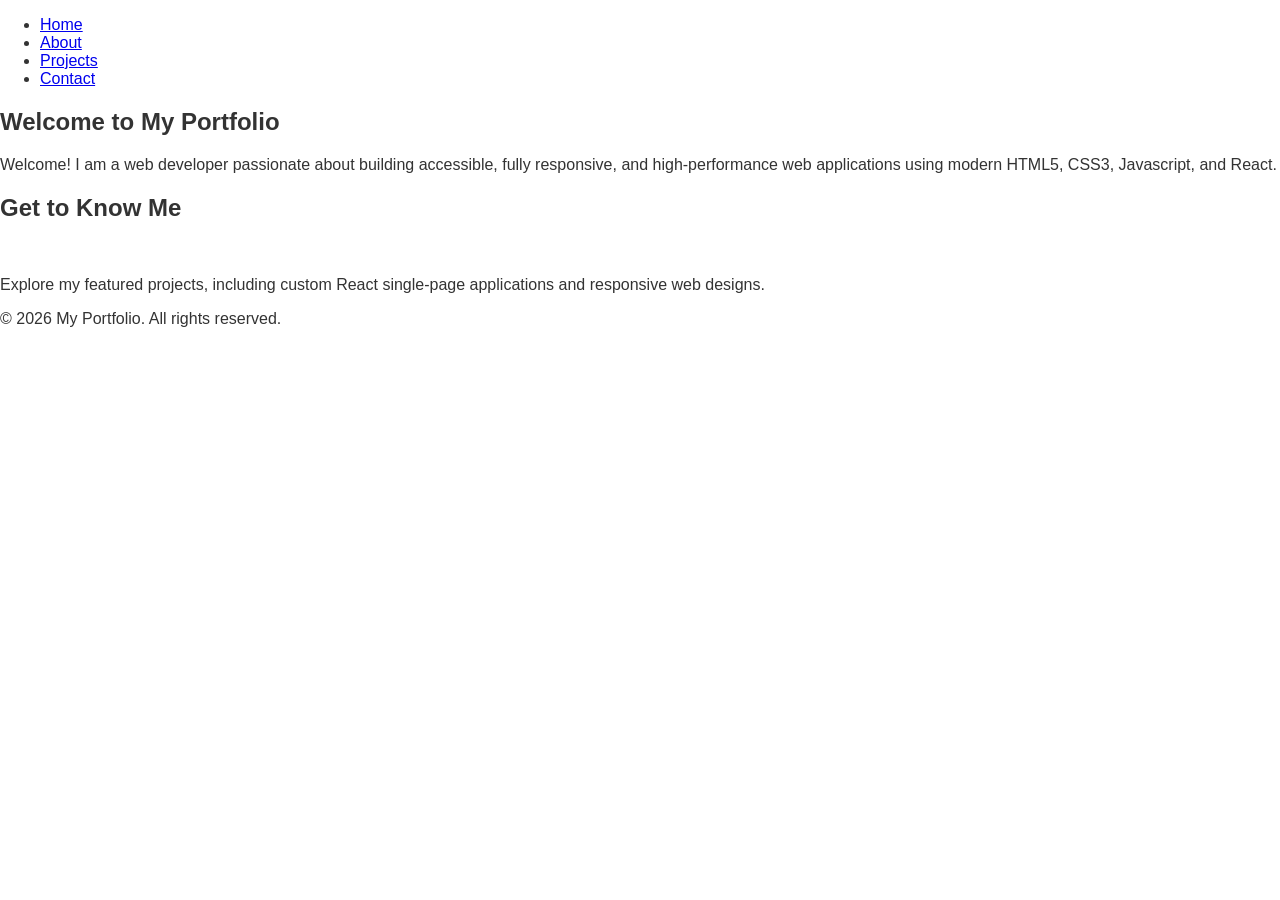
==== portfolio-website/index.html @ 8a368bf5 "Initial index page structure update without porfolio picture added" ====
<!DOCTYPE html>
<html>
<head>
    <meta charset="UTF-8">
    <meta name="viewport" content="width=device-width, initial-scale=1.0">
    <title>Portfolio | Home</title>
    <link rel="stylesheet" href="css/styles.css">
</head>
<body>
    <header>
        <nav>
            <ul>
                <li><a href="index.html">Home</a></li>
                <li><a href="about.html">About</a></li>
                <li><a href="projects.html">Projects</a></li>
                <li><a href="contact.html">Contact</a></li>
            </ul>
        </nav>
    </header>

    <main id="main content">
        <section>
            <h1>Welcome to My Portfolio</h1>
            <p>Welcome! I am a web developer passionate about building accessible, fully responsive, and high-performance web applications using modern HTML5, CSS3, Javascript, and React.</p>
        </section>

        <section>
            <h2>Get to Know Me</h2>
            <img src=" " alt="">
            <p>Explore my featured projects, including custom React single-page applications and responsive web designs.</p>
        </section>
    </main>

    <footer>
        <p>&copy; 2026 My Portfolio. All rights reserved.</p>
    </footer>
</body>
</html>
---- portfolio-website/css/styles.css ----
/* Basic styles with errors and omissions */

body {
    font-family: Arial;
    margin: 0;
    padding: 0;
    color: #333;
}

.header {
    background-color: #222;
    color: white;
    padding: 20px;
    /* Missing: proper alignment */
}

.header h1 {
    margin: 0;
}

/* Navigation styling missing completely */

.hero {
    padding: 50px;
    background-color: lightblue;
    /* Poor colour contrast */
}

.hero h2 {
    font-size: 36px;
}

.hero img {
    width: 100%;
    /* Missing: alt text handled in HTML, but sizing issues here */
}

/* Missing: Only using 2-3 selector types, need 5+ */
/* Missing: Pseudo-classes not used */
/* Missing: Combination selectors not used */

.intro {
    padding: 30px;
}

/* Form styling incomplete */
form input {
    display: block;
    margin: 10px 0;
}

/* Missing: Box model demonstration (margin, padding, border) */
/* Missing: Block vs inline elements styling */
/* Missing: Text and colour styling variety */
/* Missing: Table styling */

.footer {
    background-color: gray;
    color: white;
    padding: 20px;
    /* Wrong alignment */
    text-align: left;
}

/* Code quality issues: inconsistent spacing, poor naming, no comments */
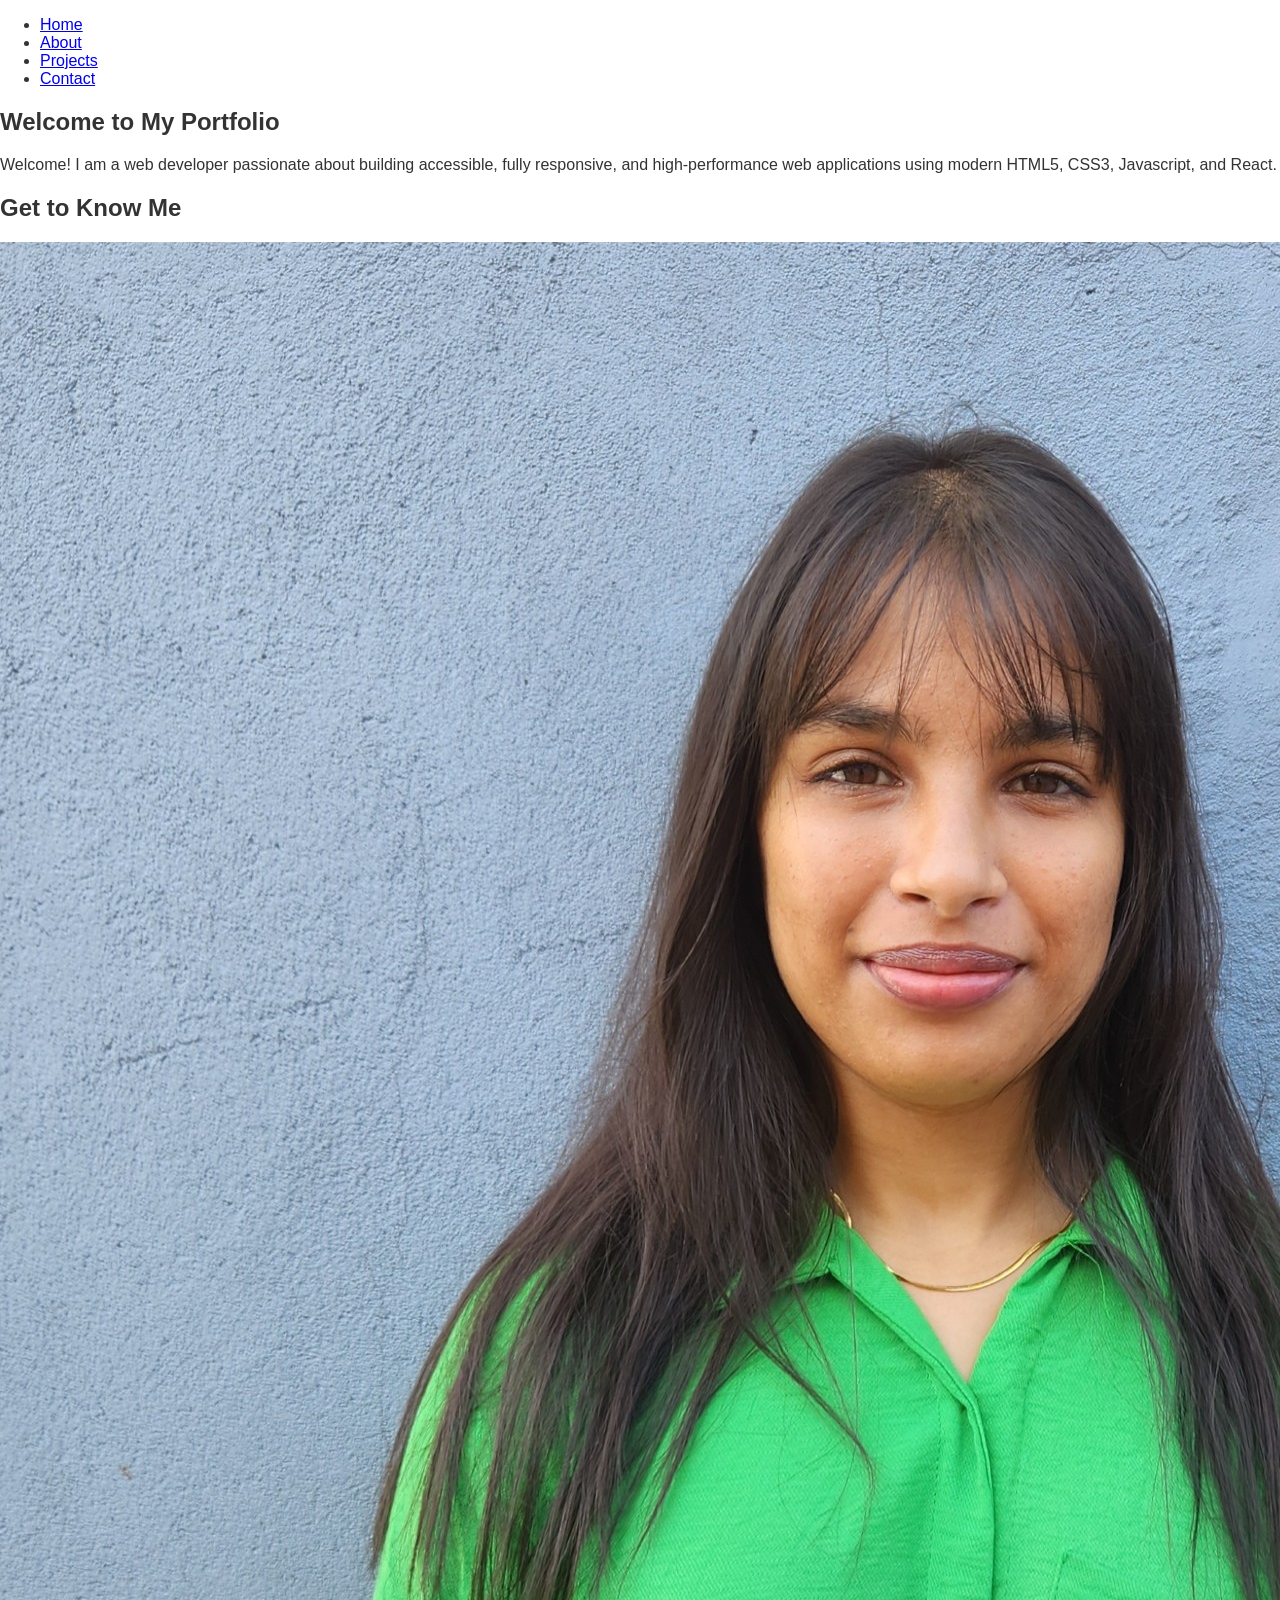
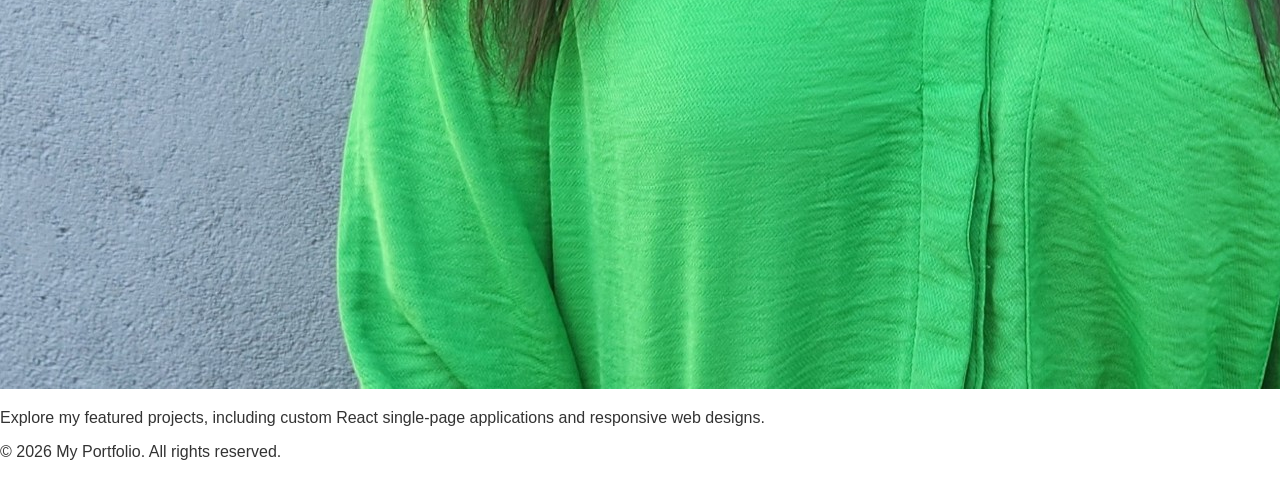
==== commit 657a878a: "Projects rough structure updated and picture of developer added to index page" ====
--- a/portfolio-website/index.html
+++ b/portfolio-website/index.html
@@ -18,7 +18,7 @@
         </nav>
     </header>
 
-    <main id="main content">
+    <main id="main-content">
         <section>
             <h1>Welcome to My Portfolio</h1>
             <p>Welcome! I am a web developer passionate about building accessible, fully responsive, and high-performance web applications using modern HTML5, CSS3, Javascript, and React.</p>
@@ -26,7 +26,7 @@
 
         <section>
             <h2>Get to Know Me</h2>
-            <img src=" " alt="">
+            <img src="images/portfoliopic.jpg " alt="Portrait of the developer">
             <p>Explore my featured projects, including custom React single-page applications and responsive web designs.</p>
         </section>
     </main>
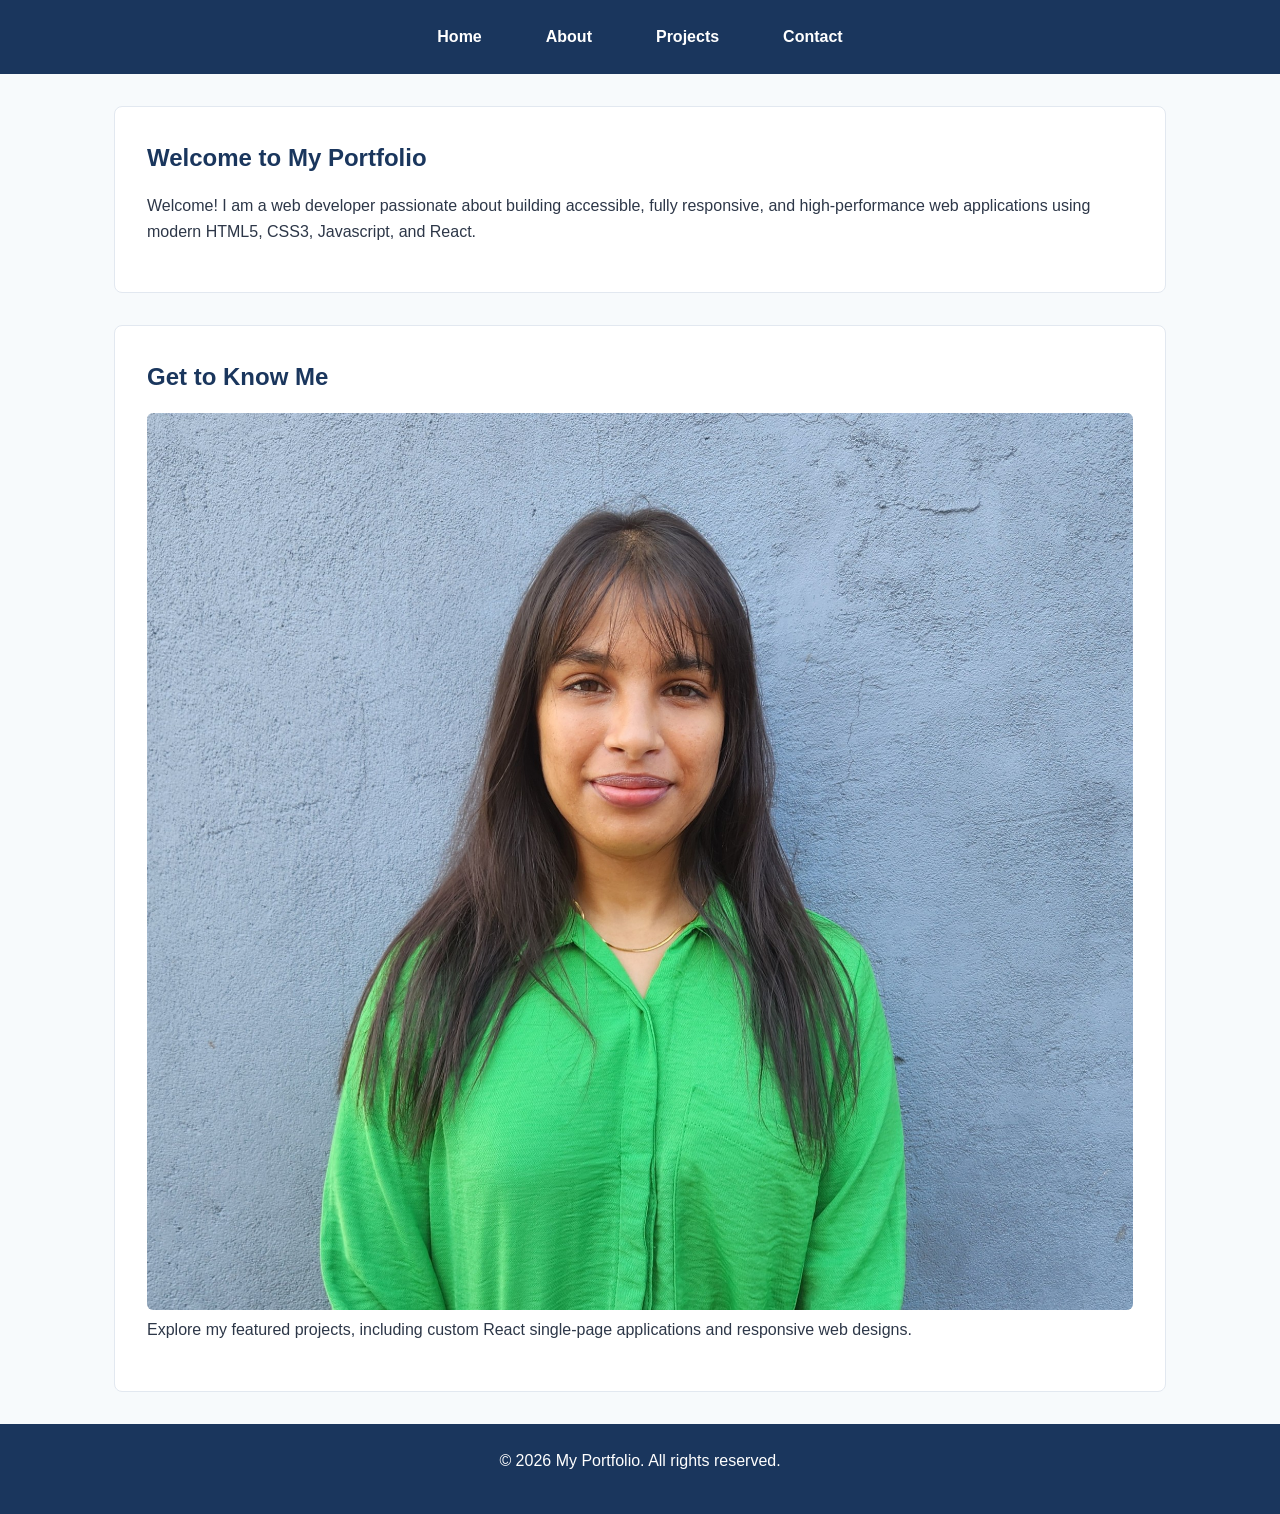
==== commit 2c467a1e: "Language added to pages" ====
--- a/portfolio-website/index.html
+++ b/portfolio-website/index.html
@@ -1,5 +1,5 @@
 <!DOCTYPE html>
-<html>
+<html lang="en">
 <head>
     <meta charset="UTF-8">
     <meta name="viewport" content="width=device-width, initial-scale=1.0">
--- a/portfolio-website/css/styles.css
+++ b/portfolio-website/css/styles.css
@@ -1,65 +1,178 @@
-/* Basic styles with errors and omissions */
+:root {
+    --primary-color: #1a365d;
+    --secondary-color: #2b6cb0;
+    --accent-color: #d69e2e;
+    --bg-color: #f7fafc;
+    --surface-color: #ffffff;
+    --text-color: #2d3748;
+    --border-color: #e2e8f0;
+    --font-family: Arial, Helvetica, sans-serif;
+}
 
-body {
-    font-family: Arial;
+* {
+    box-sizing: border-box;
     margin: 0;
     padding: 0;
-    color: #333;
+}
+body {
+    background-color: var(--bg-color);
+    color: var(--text-color);
+    font-family: var(--font-family);
+    line-height: 1.6;
 }
 
-.header {
-    background-color: #222;
-    color: white;
-    padding: 20px;
-    /* Missing: proper alignment */
+header {
+    background-color: var(--primary-color);
+    padding: 1.5rem 2rem;
+    position: sticky;
+    top: 0;
+    z-index: 1000;
 }
 
-.header h1 {
-    margin: 0;
+nav ul {
+    display: flex;
+    justify-content: center;
+    gap: 2rem;
+    list-style: none;
 }
 
-/* Navigation styling missing completely */
-
-.hero {
-    padding: 50px;
-    background-color: lightblue;
-    /* Poor colour contrast */
+nav ul li a {
+    color: #ffffff;
+    text-decoration: none;
+    padding: 0.5rem 1rem;
+    font-weight: 600;
+    transition: color 0.2s ease-in-out, border-bottom 0.2s ease-in-out;
 }
 
-.hero h2 {
-    font-size: 36px;
+nav ul li a:hover,
+nav ul li a:focus {
+    color: var(--accent-color);
+    border-bottom: 2px solid var(--accent-color);
+    outline: none;
 }
 
-.hero img {
-    width: 100%;
-    /* Missing: alt text handled in HTML, but sizing issues here */
+nav ul li a.active {
+    border-bottom: 2px solid #ffffff;
 }
 
-/* Missing: Only using 2-3 selector types, need 5+ */
-/* Missing: Pseudo-classes not used */
-/* Missing: Combination selectors not used */
-
-.intro {
-    padding: 30px;
+#main-content {
+    padding: 0 1.5rem;
+    max-width: 1100px;
+    margin: 2rem auto;
 }
 
-/* Form styling incomplete */
-form input {
-    display: block;
-    margin: 10px 0;
+section {
+    background-color: var(--surface-color);
+    border: 1px solid var(--border-color);
+    border-radius: 8px;
+    margin-bottom: 2rem;
+    padding: 2rem;
 }
 
-/* Missing: Box model demonstration (margin, padding, border) */
-/* Missing: Block vs inline elements styling */
-/* Missing: Text and colour styling variety */
-/* Missing: Table styling */
+h1, h2, h3 {
+    color: var(--primary-color);
+    margin-bottom: 1rem;
+}
 
-.footer {
-    background-color: gray;
-    color: white;
-    padding: 20px;
-    /* Wrong alignment */
+p {
+    margin-bottom: 1rem;
+}
+
+section img {
+    max-width: 100%;
+    height: auto;
+    border-radius: 6px;
+    width: 100%;
+}
+
+table {
+    width: 100%;
+    border-collapse: collapse;
+    margin-bottom: 1rem;
+}
+
+th, td {
+    border: 1px solid var(--border-color);
+    padding: 0.75rem 1rem;
     text-align: left;
 }
 
-/* Code quality issues: inconsistent spacing, poor naming, no comments */
+th {
+    background-color: var(--secondary-color);
+    color: #ffffff;
+}
+
+tbody tr:nth-child(even) {
+    background-color: #edf2f7;
+}
+
+form {
+    display: flex;
+    flex-direction: column;
+    gap: 1.25rem;
+    max-width: 600px;
+}
+
+.form-group {
+    display: flex;
+    flex-direction: column;
+    gap: 0.5rem;
+}
+
+label {
+    font-weight: 600;
+}
+
+input[type="text"],
+input[type="email"],
+input[type="tel"],
+select,
+textarea {
+    padding: 0.75rem;
+    border: 1px solid var(--border-color);
+    border-radius: 4px;
+    font-size: 1rem;
+    font-family: inherit;
+}
+
+input:focus,
+select:focus,
+textarea:focus {
+    border-color: var(--secondary-color);
+    outline: 2px solid var(--secondary-color);
+}
+
+.radio-group {
+    display: flex;
+    gap: 1.5rem;
+    align-items: center;
+}
+
+.radio-group label {
+    font-weight: normal;
+}
+
+button [type="submit"] {
+    background-color: var(--primary-color);
+    color: #ffffff;
+    padding: 0.75rem 1.5rem;
+    border: none;
+    border-radius: 4px;
+    cursor: pointer;
+    font-size: 1rem;
+    transition: background-color 0.2s ease-in-out;
+    align-self: flex-start;
+    font-weight: 600;
+}
+
+button[type="submit"]:hover,
+button[type="submit"]:focus {
+    background-color: var(--secondary-color);
+}
+
+footer {
+    background-color: var(--primary-color);
+    color: #ffffff;
+    text-align: center;
+    padding: 1.5rem;
+}
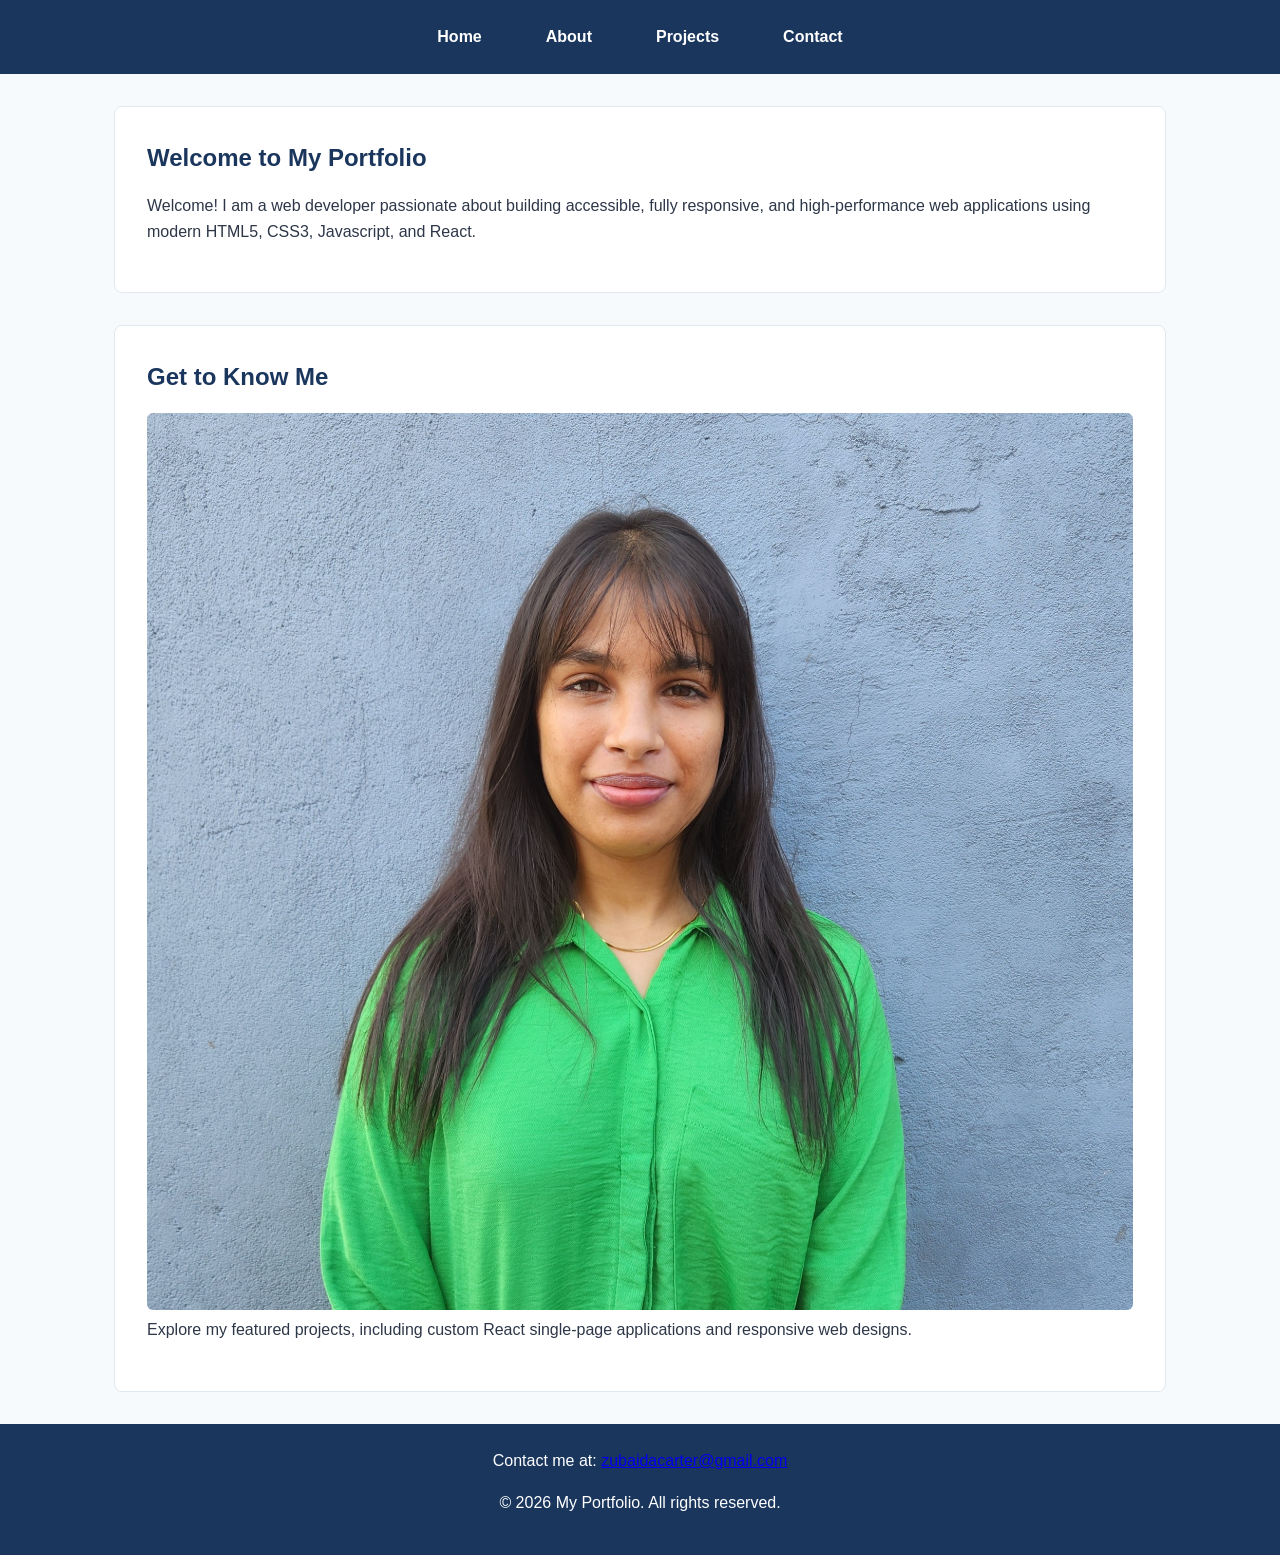
==== commit f542649a: "Footer updated" ====
--- a/portfolio-website/index.html
+++ b/portfolio-website/index.html
@@ -32,6 +32,7 @@
     </main>
 
     <footer>
+        <p>Contact me at: <a href="mailto:zubaidacarter@gmail.com">zubaidacarter@gmail.com</a></p>
         <p>&copy; 2026 My Portfolio. All rights reserved.</p>
     </footer>
 </body>
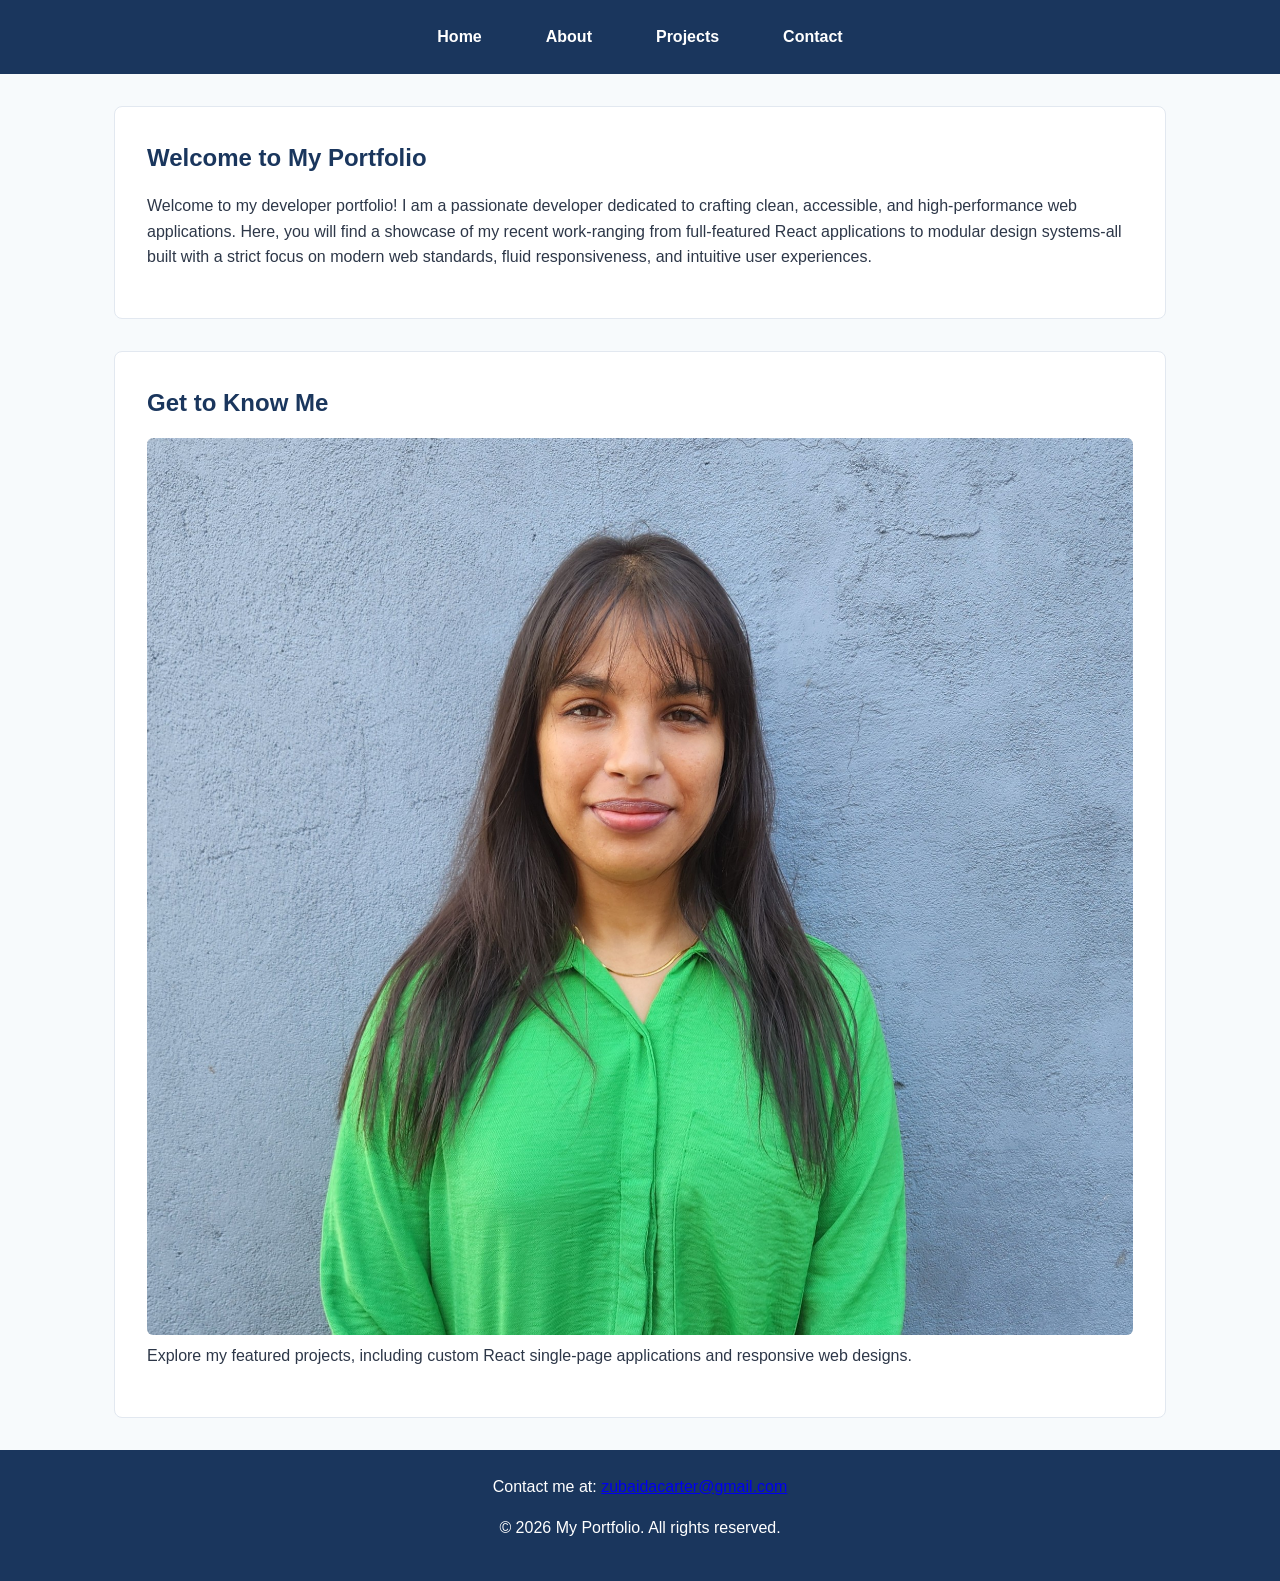
==== commit 30290182: "Updated paragraphs with better wording on contact, projects, index, and about page" ====
--- a/portfolio-website/index.html
+++ b/portfolio-website/index.html
@@ -21,7 +21,7 @@
     <main id="main-content">
         <section>
             <h1>Welcome to My Portfolio</h1>
-            <p>Welcome! I am a web developer passionate about building accessible, fully responsive, and high-performance web applications using modern HTML5, CSS3, Javascript, and React.</p>
+            <p>Welcome to my developer portfolio! I am a passionate developer dedicated to crafting clean, accessible, and high-performance web applications. Here, you will find a showcase of my recent work-ranging from full-featured React applications to modular design systems-all built with a strict focus on modern web standards, fluid responsiveness, and intuitive user experiences.</p>
         </section>
 
         <section>
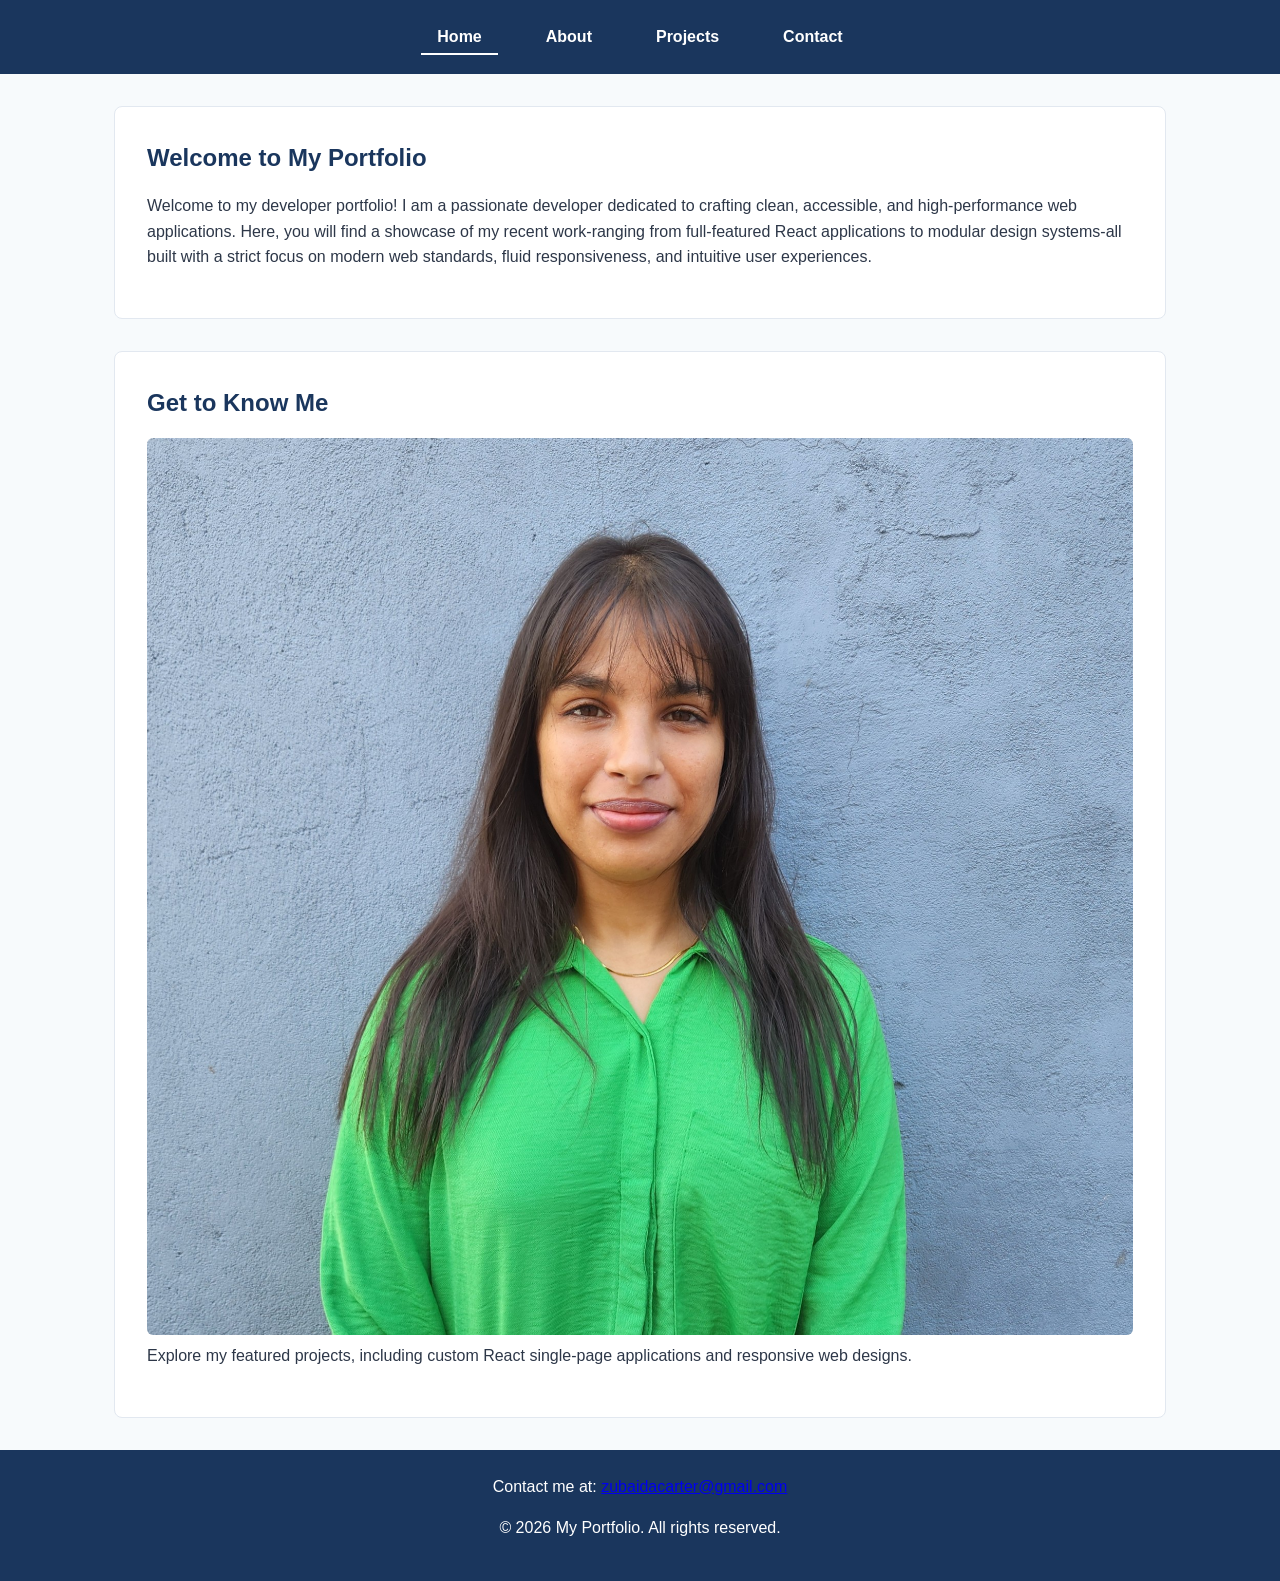
==== commit bd1983a8: "Fixed nav" ====
--- a/portfolio-website/index.html
+++ b/portfolio-website/index.html
@@ -10,7 +10,7 @@
     <header>
         <nav>
             <ul>
-                <li><a href="index.html">Home</a></li>
+                <li><a href="index.html" class="active" aria-current="page">Home</a></li>
                 <li><a href="about.html">About</a></li>
                 <li><a href="projects.html">Projects</a></li>
                 <li><a href="contact.html">Contact</a></li>
@@ -26,7 +26,7 @@
 
         <section>
             <h2>Get to Know Me</h2>
-            <img src="images/portfoliopic.jpg " alt="Portrait of the developer">
+            <img src="images/portfoliopic.jpg" alt="Portrait of the developer">
             <p>Explore my featured projects, including custom React single-page applications and responsive web designs.</p>
         </section>
     </main>
--- a/portfolio-website/css/styles.css
+++ b/portfolio-website/css/styles.css
@@ -1,3 +1,5 @@
+/*Global resets and variables*/
+
 :root {
     --primary-color: #1a365d;
     --secondary-color: #2b6cb0;
@@ -21,6 +23,7 @@
     line-height: 1.6;
 }
 
+/*Header and navigation styles*/
 header {
     background-color: var(--primary-color);
     padding: 1.5rem 2rem;
@@ -44,6 +47,7 @@
     transition: color 0.2s ease-in-out, border-bottom 0.2s ease-in-out;
 }
 
+/*Interactive Pseudo-classes*/
 nav ul li a:hover,
 nav ul li a:focus {
     color: var(--accent-color);
@@ -55,6 +59,7 @@
     border-bottom: 2px solid #ffffff;
 }
 
+/*Layout and container styles*/
 #main-content {
     padding: 0 1.5rem;
     max-width: 1100px;
@@ -78,6 +83,7 @@
     margin-bottom: 1rem;
 }
 
+/*Responsive image handling*/
 section img {
     max-width: 100%;
     height: auto;
@@ -85,6 +91,7 @@
     width: 100%;
 }
 
+/*Data table styling*/
 table {
     width: 100%;
     border-collapse: collapse;
@@ -106,17 +113,39 @@
     background-color: #edf2f7;
 }
 
+/*Accessible form styling*/
 form {
     display: flex;
     flex-direction: column;
     gap: 1.25rem;
     max-width: 600px;
+    margin: 0 auto;
 }
 
 .form-group {
     display: flex;
     flex-direction: column;
     gap: 0.5rem;
+    margin-bottom: 1rem;
+}
+
+fieldset.form-group {
+    border: 1px solid var(--border-color);
+    border-radius: 4px;
+    padding: 1rem;
+}
+
+legend {
+    color: var(--primary-color);
+    font-weight: 600;
+    padding: 0 0.5rem;
+}
+
+caption {
+    font-weight: 600;
+    color: var(--primary-color);
+    margin-bottom: 0.75rem;
+    text-align: left;
 }
 
 label {
@@ -135,6 +164,7 @@
     font-family: inherit;
 }
 
+/*Focus states for form fields*/
 input:focus,
 select:focus,
 textarea:focus {
@@ -152,7 +182,7 @@
     font-weight: normal;
 }
 
-button [type="submit"] {
+button[type="submit"] {
     background-color: var(--primary-color);
     color: #ffffff;
     padding: 0.75rem 1.5rem;
@@ -170,9 +200,26 @@
     background-color: var(--secondary-color);
 }
 
+/*Footer styling*/
 footer {
     background-color: var(--primary-color);
     color: #ffffff;
     text-align: center;
     padding: 1.5rem;
 }
+
+@media (max-width: 768px) {
+    nav ul {
+        flex-direction: column;
+        gap: 1rem;
+        align-items: center;
+    }
+
+    section {
+        padding: 1rem;
+    }
+
+    form {
+        max-width: 100%;
+    }
+}
